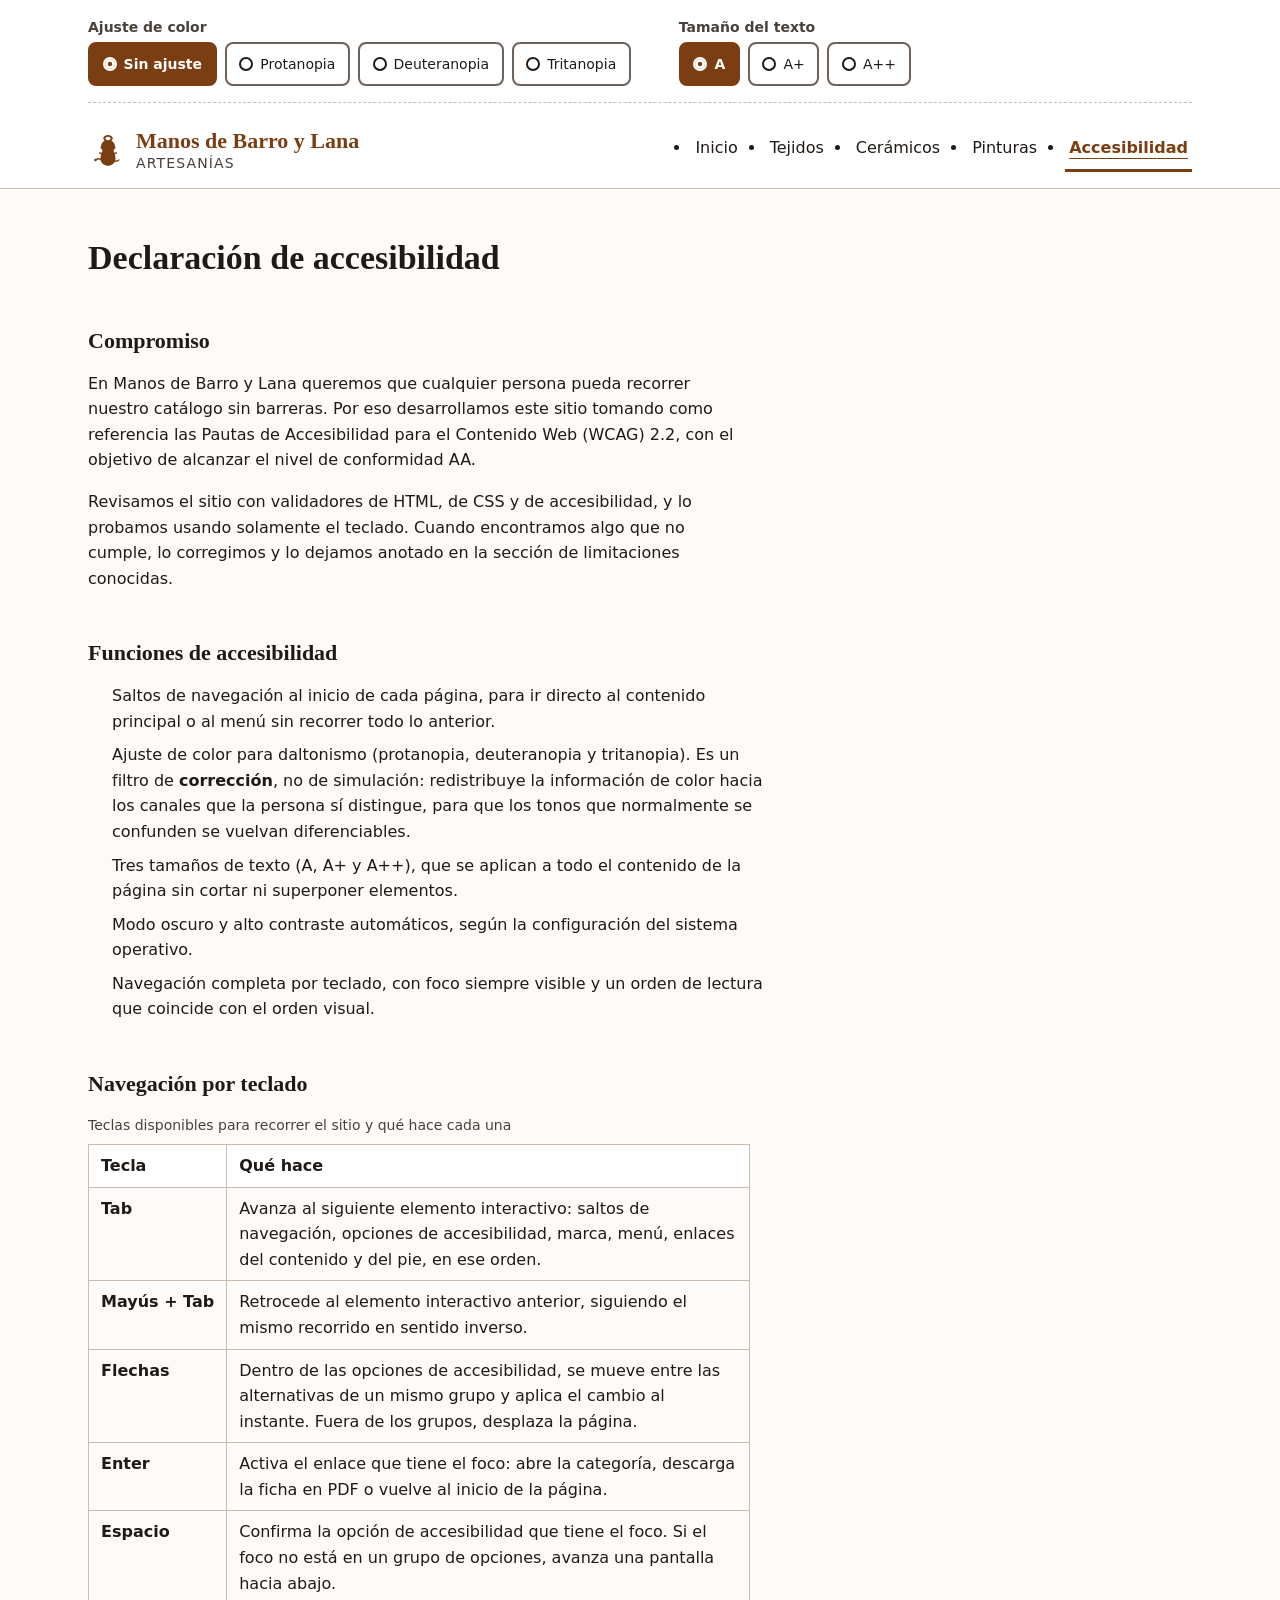
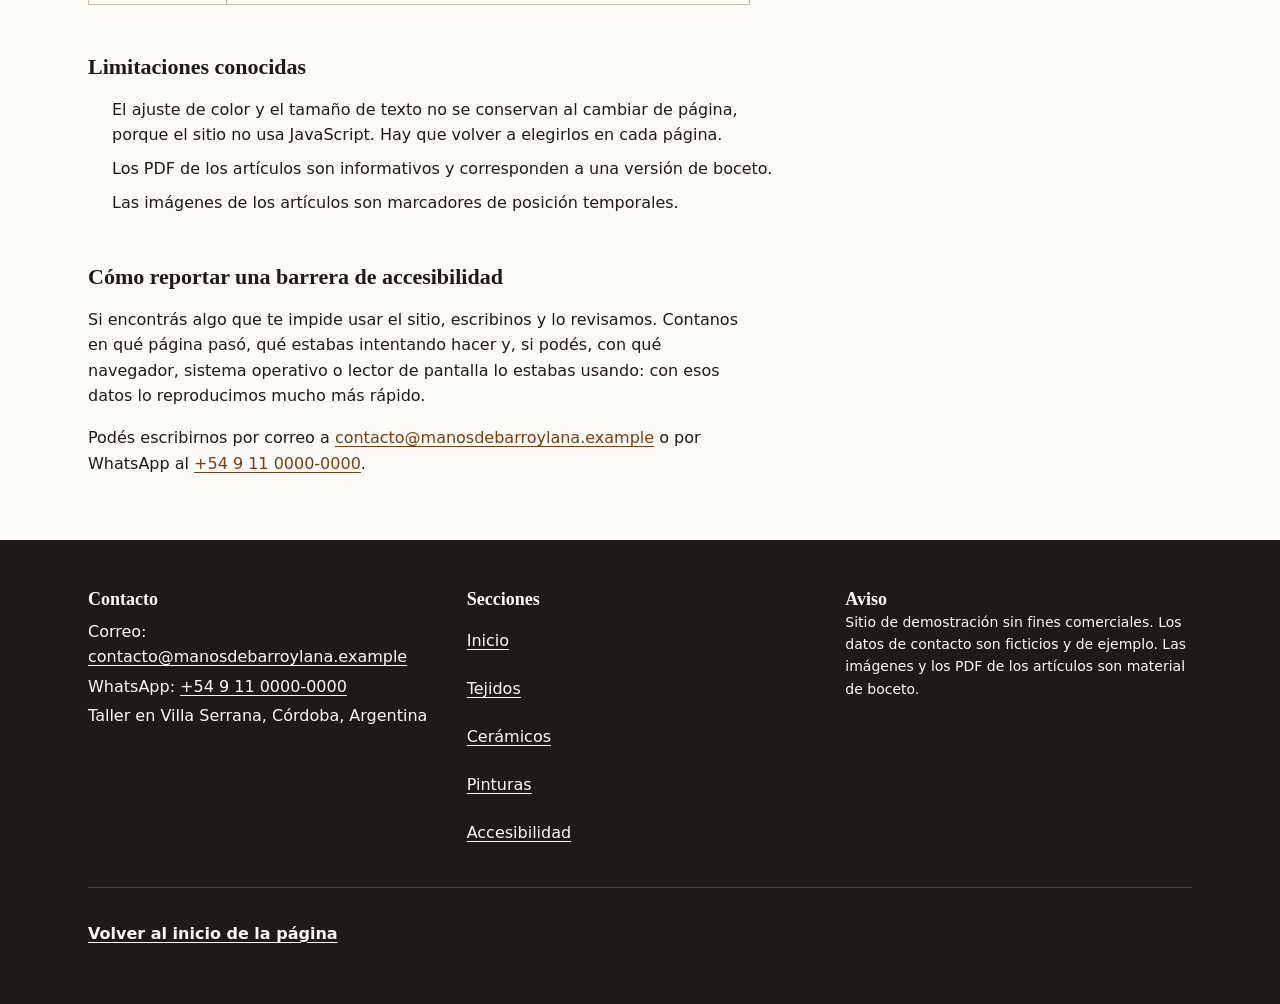
==== IA 1/accesibilidad.html @ 94b3d4c0 "Alta del proyecto" ====
<!DOCTYPE html>
<html lang="es-AR">
<head>
<meta charset="utf-8">
<meta name="viewport" content="width=device-width, initial-scale=1">
<title>Declaración de accesibilidad | Manos de Barro y Lana</title>
<meta name="description" content="Nivel de conformidad WCAG 2.2 AA, funciones de accesibilidad disponibles y limitaciones conocidas.">
<meta name="author" content="Manos de Barro y Lana">
<meta name="color-scheme" content="light dark">
<meta name="theme-color" content="#7A3E12" media="(prefers-color-scheme: light)">
<meta name="theme-color" content="#14110F" media="(prefers-color-scheme: dark)">
<link rel="canonical" href="https://manosdebarroylana.example/accesibilidad.html">
<link rel="icon" href="favicon.svg" type="image/svg+xml">
<link rel="stylesheet" href="estilosIA.css">
<meta property="og:type" content="website">
<meta property="og:locale" content="es_AR">
<meta property="og:site_name" content="Manos de Barro y Lana">
<meta property="og:title" content="Declaración de accesibilidad | Manos de Barro y Lana">
<meta property="og:description" content="Nivel de conformidad WCAG 2.2 AA, funciones de accesibilidad disponibles y limitaciones conocidas.">
<meta property="og:url" content="https://manosdebarroylana.example/accesibilidad.html">
</head>
<body>
<nav class="saltos" aria-label="Saltos de navegación">
<a href="#contenido">Saltar al contenido principal</a>
<a href="#navegacion-principal">Saltar a la navegación principal</a>
</nav>

<svg class="svg-filtros" width="0" height="0" aria-hidden="true" focusable="false">
<defs>
<filter id="filtro-svg-protanopia" color-interpolation-filters="linearRGB">
<feColorMatrix type="matrix"
values="0.567 0.433 0 0 0
        0.558 0.442 0 0 0
        0     0.242 0.758 0 0
        0     0     0     1 0" result="simulado"/>
<feComposite in="SourceGraphic" in2="simulado" operator="arithmetic" k1="0" k2="1" k3="-1" k4="0" result="error"/>
<feColorMatrix in="error" type="matrix"
values="0   0   0   0 0
        0.7 1   0   0 0
        0.7 0   1   0 0
        0   0   0   1 0" result="correccion"/>
<feComposite in="SourceGraphic" in2="correccion" operator="arithmetic" k1="0" k2="1" k3="1" k4="0"/>
</filter>
<filter id="filtro-svg-deuteranopia" color-interpolation-filters="linearRGB">
<feColorMatrix type="matrix"
values="0.625 0.375 0 0 0
        0.700 0.300 0 0 0
        0     0.300 0.700 0 0
        0     0     0     1 0" result="simulado"/>
<feComposite in="SourceGraphic" in2="simulado" operator="arithmetic" k1="0" k2="1" k3="-1" k4="0" result="error"/>
<feColorMatrix in="error" type="matrix"
values="0   0   0   0 0
        0.7 1   0   0 0
        0.7 0   1   0 0
        0   0   0   1 0" result="correccion"/>
<feComposite in="SourceGraphic" in2="correccion" operator="arithmetic" k1="0" k2="1" k3="1" k4="0"/>
</filter>
<filter id="filtro-svg-tritanopia" color-interpolation-filters="linearRGB">
<feColorMatrix type="matrix"
values="0.950 0.050 0 0 0
        0     0.433 0.567 0 0
        0     0.475 0.525 0 0
        0     0     0     1 0" result="simulado"/>
<feComposite in="SourceGraphic" in2="simulado" operator="arithmetic" k1="0" k2="1" k3="-1" k4="0" result="error"/>
<feColorMatrix in="error" type="matrix"
values="1 0 0.7 0 0
        0 1 0.7 0 0
        0 0 0   0 0
        0 0 0   1 0" result="correccion"/>
<feComposite in="SourceGraphic" in2="correccion" operator="arithmetic" k1="0" k2="1" k3="1" k4="0"/>
</filter>
</defs>
</svg>

<input type="radio" name="ajuste-color" id="opcion-color-ninguno" class="conmutador" checked>
<input type="radio" name="ajuste-color" id="opcion-color-protanopia" class="conmutador">
<input type="radio" name="ajuste-color" id="opcion-color-deuteranopia" class="conmutador">
<input type="radio" name="ajuste-color" id="opcion-color-tritanopia" class="conmutador">
<input type="radio" name="escala-texto" id="opcion-texto-normal" class="conmutador" checked>
<input type="radio" name="escala-texto" id="opcion-texto-grande" class="conmutador">
<input type="radio" name="escala-texto" id="opcion-texto-muy-grande" class="conmutador">

<div class="lienzo">
<header class="cabecera" id="arriba" tabindex="-1">
<div class="cabecera__interior contenedor">

<section class="panel-accesibilidad" aria-labelledby="titulo-panel-a11y">
<h2 id="titulo-panel-a11y" class="oculto-visual">Opciones de accesibilidad</h2>

<fieldset class="grupo-opciones">
<legend>Ajuste de color</legend>
<label for="opcion-color-ninguno"><span class="oculto-visual">Ajuste de color: </span>Sin ajuste</label>
<label for="opcion-color-protanopia"><span class="oculto-visual">Ajuste de color para </span>Protanopia</label>
<label for="opcion-color-deuteranopia"><span class="oculto-visual">Ajuste de color para </span>Deuteranopia</label>
<label for="opcion-color-tritanopia"><span class="oculto-visual">Ajuste de color para </span>Tritanopia</label>
</fieldset>

<fieldset class="grupo-opciones">
<legend>Tamaño del texto</legend>
<label for="opcion-texto-normal"><span class="oculto-visual">Tamaño del texto: </span>A</label>
<label for="opcion-texto-grande"><span class="oculto-visual">Tamaño del texto: </span>A+</label>
<label for="opcion-texto-muy-grande"><span class="oculto-visual">Tamaño del texto: </span>A++</label>
</fieldset>
</section>

<a class="marca" href="index.html">
<img src="favicon.svg" alt="" width="40" height="40">
<span class="marca__nombre">Manos de Barro y Lana</span>
<span class="marca__bajada">Artesanías</span>
</a>

<nav id="navegacion-principal" tabindex="-1" aria-label="Principal">
<ul>
<li><a href="index.html">Inicio</a></li>
<li><a href="tejidos.html">Tejidos</a></li>
<li><a href="ceramicos.html">Cerámicos</a></li>
<li><a href="pinturas.html">Pinturas</a></li>
<li><a href="accesibilidad.html" aria-current="page">Accesibilidad</a></li>
</ul>
</nav>
</div>
</header>

<main id="contenido" class="contenedor" tabindex="-1">
<h1>Declaración de accesibilidad</h1>

<section aria-labelledby="h-compromiso">
<h2 id="h-compromiso">Compromiso</h2>
<p class="prosa">En Manos de Barro y Lana queremos que cualquier persona pueda recorrer nuestro catálogo sin barreras. Por eso desarrollamos este sitio tomando como referencia las Pautas de Accesibilidad para el Contenido Web (WCAG) 2.2, con el objetivo de alcanzar el nivel de conformidad AA.</p>
<p class="prosa">Revisamos el sitio con validadores de HTML, de CSS y de accesibilidad, y lo probamos usando solamente el teclado. Cuando encontramos algo que no cumple, lo corregimos y lo dejamos anotado en la sección de limitaciones conocidas.</p>
</section>

<section aria-labelledby="h-funciones">
<h2 id="h-funciones">Funciones de accesibilidad</h2>
<ul class="lista-simple">
<li>Saltos de navegación al inicio de cada página, para ir directo al contenido principal o al menú sin recorrer todo lo anterior.</li>
<li>Ajuste de color para daltonismo (protanopia, deuteranopia y tritanopia). Es un filtro de <strong>corrección</strong>, no de simulación: redistribuye la información de color hacia los canales que la persona sí distingue, para que los tonos que normalmente se confunden se vuelvan diferenciables.</li>
<li>Tres tamaños de texto (A, A+ y A++), que se aplican a todo el contenido de la página sin cortar ni superponer elementos.</li>
<li>Modo oscuro y alto contraste automáticos, según la configuración del sistema operativo.</li>
<li>Navegación completa por teclado, con foco siempre visible y un orden de lectura que coincide con el orden visual.</li>
</ul>
</section>

<section aria-labelledby="h-teclado">
<h2 id="h-teclado">Navegación por teclado</h2>
<table class="tabla-teclado">
<caption>Teclas disponibles para recorrer el sitio y qué hace cada una</caption>
<thead>
<tr>
<th scope="col">Tecla</th>
<th scope="col">Qué hace</th>
</tr>
</thead>
<tbody>
<tr>
<th scope="row">Tab</th>
<td>Avanza al siguiente elemento interactivo: saltos de navegación, opciones de accesibilidad, marca, menú, enlaces del contenido y del pie, en ese orden.</td>
</tr>
<tr>
<th scope="row">Mayús + Tab</th>
<td>Retrocede al elemento interactivo anterior, siguiendo el mismo recorrido en sentido inverso.</td>
</tr>
<tr>
<th scope="row">Flechas</th>
<td>Dentro de las opciones de accesibilidad, se mueve entre las alternativas de un mismo grupo y aplica el cambio al instante. Fuera de los grupos, desplaza la página.</td>
</tr>
<tr>
<th scope="row">Enter</th>
<td>Activa el enlace que tiene el foco: abre la categoría, descarga la ficha en PDF o vuelve al inicio de la página.</td>
</tr>
<tr>
<th scope="row">Espacio</th>
<td>Confirma la opción de accesibilidad que tiene el foco. Si el foco no está en un grupo de opciones, avanza una pantalla hacia abajo.</td>
</tr>
</tbody>
</table>
</section>

<section aria-labelledby="h-limitaciones">
<h2 id="h-limitaciones">Limitaciones conocidas</h2>
<ul class="lista-simple">
<li>El ajuste de color y el tamaño de texto no se conservan al cambiar de página, porque el sitio no usa JavaScript. Hay que volver a elegirlos en cada página.</li>
<li>Los PDF de los artículos son informativos y corresponden a una versión de boceto.</li>
<li>Las imágenes de los artículos son marcadores de posición temporales.</li>
</ul>
</section>

<section aria-labelledby="h-contacto">
<h2 id="h-contacto">Cómo reportar una barrera de accesibilidad</h2>
<p class="prosa">Si encontrás algo que te impide usar el sitio, escribinos y lo revisamos. Contanos en qué página pasó, qué estabas intentando hacer y, si podés, con qué navegador, sistema operativo o lector de pantalla lo estabas usando: con esos datos lo reproducimos mucho más rápido.</p>
<p class="prosa">Podés escribirnos por correo a <a href="mailto:contacto@manosdebarroylana.example">contacto@manosdebarroylana.example</a> o por WhatsApp al <a href="https://wa.me/5491100000000">+54 9 11 0000-0000</a>.</p>
</section>
</main>

<footer class="pie">
<div class="pie__interior contenedor">
<h2 class="oculto-visual">Información del sitio</h2>

<section aria-labelledby="h-pie-contacto">
<h3 id="h-pie-contacto">Contacto</h3>
<ul class="pie__datos">
<li>Correo: <a href="mailto:contacto@manosdebarroylana.example">contacto@manosdebarroylana.example</a></li>
<li>WhatsApp: <a href="https://wa.me/5491100000000">+54 9 11 0000-0000</a></li>
<li>Taller en Villa Serrana, Córdoba, Argentina</li>
</ul>
</section>

<nav aria-labelledby="h-pie-secciones">
<h3 id="h-pie-secciones">Secciones</h3>
<ul class="pie__enlaces">
<li><a href="index.html">Inicio</a></li>
<li><a href="tejidos.html">Tejidos</a></li>
<li><a href="ceramicos.html">Cerámicos</a></li>
<li><a href="pinturas.html">Pinturas</a></li>
<li><a href="accesibilidad.html">Accesibilidad</a></li>
</ul>
</nav>

<section aria-labelledby="h-pie-legal">
<h3 id="h-pie-legal">Aviso</h3>
<p class="pie__legal">Sitio de demostración sin fines comerciales. Los datos de contacto son ficticios y de ejemplo. Las imágenes y los PDF de los artículos son material de boceto.</p>
</section>

<p class="pie__cierre"><a href="#arriba" class="pie__arriba">Volver al inicio de la página</a></p>
</div>
</footer>
</div>
</body>
</html>
---- IA 1/estilosIA.css ----
@charset "UTF-8";

/* =========================================================================
   00. DOCUMENTACIÓN
   -------------------------------------------------------------------------
   Proyecto : Manos de Barro y Lana — sitio estático de artesanías
   Archivo  : estilosIA.css (hoja de estilos ÚNICA del sitio)
   Autoría  : Manos de Barro y Lana

   Convenciones
   - Nomenclatura BEM en español: bloque, bloque__elemento, bloque--variante.
   - Mobile-first: la base es la vista angosta; los @media SOLO agregan.
   - Breakpoints en `em` (30em / 48em / 64em) para que acompañen el zoom
     y el tamaño de fuente elegido por la persona usuaria.
   - Raíz al 100% (`html { font-size: 100% }`): nunca px en la raíz.
   - Sin JavaScript: las funciones de accesibilidad se resuelven con el
     patrón de radios + selector hermano general (`~`).
   - Sin anidamiento nativo, sin @layer, sin container queries, sin :has(),
     para mantener validez en los validadores W3C.
   - Sin position: fixed ni sticky: el `filter` aplicado a `.lienzo` crea un
     contexto de contención que rompería el posicionamiento de descendientes.
   - Foco declarado con :focus (no :focus-visible) para máxima visibilidad.
   ========================================================================= */


/* === 01. TOKENS === */

:root {
  /* Color */
  --color-fondo: #FDFBF7;
  --color-superficie: #FFFFFF;
  --color-texto: #1F1A16;
  --color-texto-suave: #4A403A;
  --color-primario: #7A3E12;
  --color-primario-contraste: #FFFFFF;
  --color-acento: #14594C;
  --color-borde: #C9BBAE;
  --color-borde-interactivo: #6E6158;
  --color-foco: #1F1A16;
  --color-foco-halo: #FFD24A;
  --color-pie-fondo: #1F1A16;
  --color-pie-texto: #FDFBF7;

  /* Tipografía */
  --fuente-base: system-ui, -apple-system, "Segoe UI", Roboto, "Helvetica Neue", Arial, sans-serif;
  --fuente-titulos: Georgia, "Times New Roman", "Noto Serif", serif;
  --escala-texto: 1;
  --paso--1: 0.875em;
  --paso-0: 1em;
  --paso-1: 1.125em;
  --paso-2: 1.375em;
  --paso-3: 1.75em;
  --paso-4: 2.125em;
  --interlineado: 1.6;
  --interlineado-titulos: 1.25;
  --medida: 65ch;

  /* Espaciado y formas */
  --espacio-3xs: 0.25rem;
  --espacio-2xs: 0.5rem;
  --espacio-xs: 0.75rem;
  --espacio-s: 1rem;
  --espacio-m: 1.5rem;
  --espacio-l: 2rem;
  --espacio-xl: 3rem;
  --espacio-2xl: 4rem;
  --radio-s: 0.25rem;
  --radio-m: 0.5rem;
  --sombra-suave: 0 1px 2px rgba(31, 26, 22, .08), 0 4px 12px rgba(31, 26, 22, .06);
  --ancho-contenedor: 72rem;
  --objetivo-tactil: 2.75rem;
}


/* === 02. TEMA OSCURO === */

@media (prefers-color-scheme: dark) {
  :root {
    --color-fondo: #14110F;
    --color-superficie: #1E1A17;
    --color-texto: #F5EFE8;
    --color-texto-suave: #C9BBAE;
    --color-primario: #E8A87C;
    --color-primario-contraste: #14110F;
    --color-acento: #7FD1BE;
    --color-borde: #4A403A;
    --color-borde-interactivo: #8A7C72;
    --color-foco: #FDFBF7;
    --color-foco-halo: #C98A00;
    --color-pie-fondo: #1E1A17;
    --color-pie-texto: #F5EFE8;
    --sombra-suave: 0 1px 2px rgba(0, 0, 0, .5), 0 4px 12px rgba(0, 0, 0, .35);
  }
}


/* === 03. ALTO CONTRASTE === */

@media (prefers-contrast: more) {
  :root {
    --color-fondo: #FFFFFF;
    --color-superficie: #FFFFFF;
    --color-texto: #000000;
    --color-texto-suave: #000000;
    --color-borde: #000000;
    --sombra-suave: none;
  }

  .tarjeta-articulo,
  .tarjeta-categoria,
  .grupo-opciones label,
  .enlace-info {
    border-width: 2px;
  }

  p a,
  li a,
  td a,
  dd a {
    text-decoration: underline;
  }
}

@media (prefers-color-scheme: dark) and (prefers-contrast: more) {
  :root {
    --color-fondo: #000000;
    --color-superficie: #000000;
    --color-texto: #FFFFFF;
    --color-texto-suave: #FFFFFF;
    --color-borde: #FFFFFF;
    --color-primario: #FFD24A;
    --color-primario-contraste: #000000;
    --color-pie-fondo: #000000;
    --color-pie-texto: #FFFFFF;
  }
}


/* === 04. RESET MÍNIMO === */

*,
*::before,
*::after {
  box-sizing: border-box;
}

html {
  font-size: 100%;
  -webkit-text-size-adjust: 100%;
}

body,
h1,
h2,
h3,
h4,
p,
ul,
ol,
li,
figure,
fieldset,
legend,
table,
caption {
  margin: 0;
  padding: 0;
}

ul[class],
ol[class] {
  list-style: none;
}

img,
svg {
  display: block;
  max-width: 100%;
  height: auto;
}

input,
button,
label,
select,
textarea {
  font: inherit;
}

fieldset {
  border: 0;
  min-width: 0;
}

table {
  border-collapse: collapse;
}

body {
  min-height: 100vh;
  overflow-wrap: break-word;
}

:target {
  scroll-margin-top: var(--espacio-l);
}


/* === 05. BASE Y TIPOGRAFÍA === */

body {
  font-family: var(--fuente-base);
  background-color: var(--color-fondo);
  color: var(--color-texto);
}

.lienzo {
  font-size: calc(1rem * var(--escala-texto));
  line-height: var(--interlineado);
}

h1,
h2,
h3,
h4 {
  font-family: var(--fuente-titulos);
  line-height: var(--interlineado-titulos);
  color: var(--color-texto);
}

h1 {
  font-size: var(--paso-3);
}

h2 {
  font-size: var(--paso-2);
}

h3 {
  font-size: var(--paso-1);
}

h4 {
  font-size: var(--paso-0);
}

a {
  color: var(--color-primario);
  text-decoration: underline;
  text-underline-offset: .2em;
}

a:hover {
  color: var(--color-acento);
}

strong {
  font-weight: 700;
}

abbr[title] {
  text-decoration: underline dotted;
}

caption {
  text-align: start;
  color: var(--color-texto-suave);
  font-size: var(--paso--1);
  padding-block-end: var(--espacio-2xs);
}

th,
td {
  border: 1px solid var(--color-borde);
  padding: var(--espacio-2xs) var(--espacio-xs);
  text-align: start;
  vertical-align: top;
}

thead th {
  background-color: var(--color-superficie);
}


/* === 06. UTILIDADES === */

.oculto-visual {
  position: absolute;
  width: 1px;
  height: 1px;
  padding: 0;
  margin: 0;
  border: 0;
  clip-path: inset(50%);
  overflow: hidden;
  white-space: nowrap;
}

.contenedor {
  width: min(var(--ancho-contenedor), 100%);
  margin-inline: auto;
  padding-inline: var(--espacio-m);
}

.prosa {
  max-width: var(--medida);
}


/* === 07. ACCESIBILIDAD === */

/* Saltos de navegación */
.saltos a {
  position: absolute;
  inset-block-start: -100%;
  inset-inline-start: var(--espacio-s);
  background-color: var(--color-foco-halo);
  color: #1F1A16;
  padding: .75em 1em;
  border-radius: var(--radio-s);
  font-weight: 700;
  z-index: 100;
}

.saltos a:focus {
  inset-block-start: var(--espacio-s);
  outline: 3px solid #1F1A16;
  outline-offset: 2px;
}

/* Foco visible global — sin excepciones */
:focus {
  outline: 3px solid var(--color-foco);
  outline-offset: 3px;
  box-shadow: 0 0 0 6px var(--color-foco-halo);
}

/* Los destinos de los saltos reciben foco por programa: no deben mostrar
   el halo completo, pero sí una marca visible de dónde quedó la lectura. */
main:focus,
.cabecera:focus {
  outline: 3px dashed var(--color-primario);
  outline-offset: 0;
  box-shadow: none;
}

/* Radios de control: ocultos a la vista, presentes para teclado y lector */
.conmutador {
  position: absolute;
  width: 1px;
  height: 1px;
  clip-path: inset(50%);
  overflow: hidden;
}

/* Contenedor de los filtros SVG: no debe ocupar espacio */
.svg-filtros {
  position: absolute;
  width: 0;
  height: 0;
  overflow: hidden;
}

/* Activación del ajuste de color (corrección, no simulación) */
#opcion-color-protanopia:checked ~ .lienzo {
  filter: url("#filtro-svg-protanopia");
}

#opcion-color-deuteranopia:checked ~ .lienzo {
  filter: url("#filtro-svg-deuteranopia");
}

#opcion-color-tritanopia:checked ~ .lienzo {
  filter: url("#filtro-svg-tritanopia");
}

/* Escala de texto */
#opcion-texto-grande:checked ~ .lienzo {
  --escala-texto: 1.15;
}

#opcion-texto-muy-grande:checked ~ .lienzo {
  --escala-texto: 1.30;
}

/* Chips de opciones */
.grupo-opciones {
  display: flex;
  flex-wrap: wrap;
  align-items: center;
  gap: var(--espacio-2xs);
  border: 0;
  padding: 0;
  margin: 0;
}

.grupo-opciones legend {
  width: 100%;
  padding: 0;
  margin-block-end: var(--espacio-3xs);
  font-size: var(--paso--1);
  font-weight: 700;
  color: var(--color-texto-suave);
}

.grupo-opciones label {
  display: inline-flex;
  align-items: center;
  gap: .5em;
  min-height: var(--objetivo-tactil);
  padding: .5em .9em;
  border: 2px solid var(--color-borde-interactivo);
  border-radius: var(--radio-m);
  background-color: var(--color-superficie);
  color: var(--color-texto);
  cursor: pointer;
  font-size: var(--paso--1);
  transition: background-color 150ms ease, color 150ms ease, border-color 150ms ease;
}

.grupo-opciones label:hover {
  border-color: var(--color-primario);
  background-color: var(--color-fondo);
}

/* Indicador de forma: nunca se informa el estado solo por color */
.grupo-opciones label::before {
  content: "";
  inline-size: 1em;
  block-size: 1em;
  border: 2px solid currentColor;
  border-radius: 50%;
  flex: none;
}

/* Estado marcado de los chips */
#opcion-color-ninguno:checked ~ .lienzo label[for="opcion-color-ninguno"],
#opcion-color-protanopia:checked ~ .lienzo label[for="opcion-color-protanopia"],
#opcion-color-deuteranopia:checked ~ .lienzo label[for="opcion-color-deuteranopia"],
#opcion-color-tritanopia:checked ~ .lienzo label[for="opcion-color-tritanopia"],
#opcion-texto-normal:checked ~ .lienzo label[for="opcion-texto-normal"],
#opcion-texto-grande:checked ~ .lienzo label[for="opcion-texto-grande"],
#opcion-texto-muy-grande:checked ~ .lienzo label[for="opcion-texto-muy-grande"] {
  background-color: var(--color-primario);
  color: var(--color-primario-contraste);
  border-color: var(--color-primario);
  font-weight: 700;
}

#opcion-color-ninguno:checked ~ .lienzo label[for="opcion-color-ninguno"]::before,
#opcion-color-protanopia:checked ~ .lienzo label[for="opcion-color-protanopia"]::before,
#opcion-color-deuteranopia:checked ~ .lienzo label[for="opcion-color-deuteranopia"]::before,
#opcion-color-tritanopia:checked ~ .lienzo label[for="opcion-color-tritanopia"]::before,
#opcion-texto-normal:checked ~ .lienzo label[for="opcion-texto-normal"]::before,
#opcion-texto-grande:checked ~ .lienzo label[for="opcion-texto-grande"]::before,
#opcion-texto-muy-grande:checked ~ .lienzo label[for="opcion-texto-muy-grande"]::before {
  box-shadow: inset 0 0 0 .2em currentColor;
}

/* El foco del radio se muestra sobre su etiqueta visible */
#opcion-color-ninguno:focus ~ .lienzo label[for="opcion-color-ninguno"],
#opcion-color-protanopia:focus ~ .lienzo label[for="opcion-color-protanopia"],
#opcion-color-deuteranopia:focus ~ .lienzo label[for="opcion-color-deuteranopia"],
#opcion-color-tritanopia:focus ~ .lienzo label[for="opcion-color-tritanopia"],
#opcion-texto-normal:focus ~ .lienzo label[for="opcion-texto-normal"],
#opcion-texto-grande:focus ~ .lienzo label[for="opcion-texto-grande"],
#opcion-texto-muy-grande:focus ~ .lienzo label[for="opcion-texto-muy-grande"] {
  outline: 3px solid var(--color-foco);
  outline-offset: 3px;
  box-shadow: 0 0 0 6px var(--color-foco-halo);
}


/* === 08. LAYOUT === */

.lienzo {
  display: flex;
  flex-direction: column;
  min-height: 100vh;
  background-color: var(--color-fondo);
}

main {
  flex: 1;
  padding-block: var(--espacio-l) var(--espacio-2xl);
}

main > * + * {
  margin-block-start: var(--espacio-xl);
}

main section > * + *,
main aside > * + * {
  margin-block-start: var(--espacio-s);
}

.rejilla-categorias,
.rejilla-articulos {
  display: grid;
  gap: var(--espacio-m);
  grid-template-columns: repeat(auto-fit, minmax(min(100%, 18rem), 1fr));
}


/* === 09. CABECERA === */

.cabecera {
  background-color: var(--color-superficie);
  border-block-end: 1px solid var(--color-borde);
}

.cabecera:focus {
  outline-offset: -3px;
}

.cabecera__interior {
  display: flex;
  flex-wrap: wrap;
  align-items: center;
  gap: var(--espacio-s);
  padding-block: var(--espacio-s);
}

.panel-accesibilidad {
  flex-basis: 100%;
  display: flex;
  flex-wrap: wrap;
  gap: var(--espacio-s) var(--espacio-l);
  padding-block-end: var(--espacio-s);
  border-block-end: 1px dashed var(--color-borde);
}

/* Marca */
.marca {
  display: grid;
  grid-template-columns: auto 1fr;
  align-items: center;
  column-gap: var(--espacio-2xs);
  text-decoration: none;
  color: inherit;
}

.marca img {
  grid-row: 1 / 3;
}

.marca__nombre {
  font-family: var(--fuente-titulos);
  font-size: var(--paso-2);
  font-weight: 700;
  line-height: var(--interlineado-titulos);
  color: var(--color-primario);
}

.marca__bajada {
  font-size: var(--paso--1);
  line-height: 1.2;
  letter-spacing: .08em;
  text-transform: uppercase;
  color: var(--color-texto-suave);
}

.marca:hover .marca__nombre {
  text-decoration: underline;
  text-underline-offset: .2em;
}

/* Navegación principal */
#navegacion-principal ul {
  display: flex;
  flex-wrap: wrap;
  gap: var(--espacio-2xs) var(--espacio-m);
}

#navegacion-principal a {
  display: inline-flex;
  align-items: center;
  min-height: var(--objetivo-tactil);
  padding-inline: var(--espacio-3xs);
  color: var(--color-texto);
  text-decoration: none;
  border-block-end: 3px solid transparent;
}

#navegacion-principal a:hover {
  color: var(--color-primario);
  text-decoration: underline;
  text-underline-offset: .3em;
}

/* Página actual: negrita + subrayado + borde. Nunca solo color. */
#navegacion-principal a[aria-current="page"] {
  color: var(--color-primario);
  font-weight: 700;
  text-decoration: underline;
  text-underline-offset: .3em;
  border-block-end-color: var(--color-primario);
}


/* === 10. MAIN === */

main > h1 {
  max-width: var(--medida);
}

.intro {
  max-width: var(--medida);
  font-size: var(--paso-1);
  color: var(--color-texto-suave);
}

main p,
main li {
  max-width: var(--medida);
}

.pasos {
  display: flex;
  flex-direction: column;
  gap: var(--espacio-s);
  padding-inline-start: var(--espacio-m);
  list-style: decimal;
}

.lista-simple {
  display: flex;
  flex-direction: column;
  gap: var(--espacio-2xs);
  padding-inline-start: var(--espacio-m);
  list-style: disc;
}

/* Migas de pan */
.migas {
  display: flex;
  flex-wrap: wrap;
  gap: .5em;
  font-size: var(--paso--1);
  color: var(--color-texto-suave);
}

.migas li:not(:last-child)::after {
  content: "/";
  margin-inline-start: .5em;
  color: var(--color-borde);
}

.migas [aria-current="page"] {
  font-weight: 700;
  color: var(--color-texto);
}

/* Tabla de teclado */
.tabla-teclado {
  width: 100%;
  max-width: var(--medida);
}

.tabla-teclado tbody th {
  white-space: nowrap;
  font-family: var(--fuente-base);
}


/* === 11. TARJETAS === */

.tarjeta-articulo,
.tarjeta-categoria {
  display: flex;
  flex-direction: column;
  gap: var(--espacio-s);
  height: 100%;
  background-color: var(--color-superficie);
  border: 1px solid var(--color-borde);
  border-radius: var(--radio-m);
  padding: var(--espacio-m);
  box-shadow: var(--sombra-suave);
}

.tarjeta-articulo__imagen {
  width: 100%;
  height: auto;
  aspect-ratio: 1 / 1;
  object-fit: cover;
  border-radius: var(--radio-s);
  background-color: var(--color-fondo);
}

.tarjeta-articulo__descripcion {
  color: var(--color-texto-suave);
}

.tarjeta-articulo__acciones {
  margin-block-start: auto;
}

.tarjeta-categoria p {
  color: var(--color-texto-suave);
}

.tarjeta-categoria__cantidad {
  font-size: var(--paso--1);
  font-weight: 700;
  color: var(--color-acento);
}

.tarjeta-categoria h3 a {
  text-underline-offset: .25em;
}


/* === 12. ENLACE +INFO === */

.enlace-info {
  display: inline-flex;
  align-items: center;
  gap: .5em;
  min-height: var(--objetivo-tactil);
  padding: .6em 1.2em;
  background-color: var(--color-primario);
  color: var(--color-primario-contraste);
  border: 2px solid var(--color-primario);
  border-radius: var(--radio-m);
  text-decoration: none;
  font-weight: 600;
  transition: background-color 150ms ease, color 150ms ease, border-color 150ms ease;
}

.enlace-info:hover,
.enlace-info:focus {
  background-color: var(--color-acento);
  border-color: var(--color-acento);
  color: var(--color-primario-contraste);
}

.enlace-info__meta {
  font-size: .9em;
  font-weight: 400;
}


/* === 13. ASIDE CONSEJOS === */

.consejos {
  background-color: var(--color-superficie);
  border-left: 4px solid var(--color-acento);
  border-radius: var(--radio-s);
  padding: var(--espacio-m);
}

.consejos h2 {
  font-size: var(--paso-1);
  color: var(--color-acento);
}


/* === 14. PIE === */

.pie {
  background-color: var(--color-pie-fondo);
  color: var(--color-pie-texto);
  padding-block: var(--espacio-xl);
}

.pie__interior {
  display: grid;
  grid-template-columns: minmax(0, 1fr);
  gap: var(--espacio-l);
}

.pie h3 {
  font-size: var(--paso-1);
  color: var(--color-pie-texto);
}

.pie a {
  color: var(--color-pie-texto);
  text-decoration: underline;
  text-underline-offset: .2em;
}

.pie a:hover {
  color: var(--color-foco-halo);
}

.pie :focus {
  outline-color: var(--color-pie-texto);
}

.pie__datos,
.pie__enlaces {
  display: flex;
  flex-direction: column;
  gap: var(--espacio-2xs);
  margin-block-start: var(--espacio-2xs);
}

.pie__enlaces a {
  display: inline-flex;
  align-items: center;
  min-height: var(--objetivo-tactil);
}

.pie__legal {
  font-size: var(--paso--1);
  max-width: var(--medida);
}

.pie__cierre {
  border-block-start: 1px solid var(--color-texto-suave);
  padding-block-start: var(--espacio-m);
}

.pie__arriba {
  display: inline-flex;
  align-items: center;
  min-height: var(--objetivo-tactil);
  font-weight: 700;
}


/* === 15. ADAPTACIONES === */

@media (min-width: 30em) {
  main {
    padding-block-start: var(--espacio-xl);
  }

  .pie__datos,
  .pie__enlaces {
    gap: var(--espacio-3xs);
  }
}

@media (min-width: 48em) {
  h1 {
    font-size: var(--paso-4);
  }

  .cabecera__interior {
    gap: var(--espacio-m);
  }

  .panel-accesibilidad {
    gap: var(--espacio-m) var(--espacio-xl);
  }

  #navegacion-principal {
    margin-inline-start: auto;
  }

  #navegacion-principal ul {
    gap: var(--espacio-m);
  }

  .pie__interior {
    grid-template-columns: repeat(2, minmax(0, 1fr));
  }

  .pie__cierre {
    grid-column: 1 / -1;
  }
}

@media (min-width: 64em) {
  main {
    padding-block-end: var(--espacio-2xl);
  }

  .pie__interior {
    grid-template-columns: repeat(3, minmax(0, 1fr));
  }
}


/* === 16. MOVIMIENTO REDUCIDO === */

@media (prefers-reduced-motion: reduce) {
  * {
    transition-duration: .01ms !important;
    animation-duration: .01ms !important;
    animation-iteration-count: 1 !important;
    scroll-behavior: auto !important;
  }
}


/* === 17. IMPRESIÓN === */

@media print {
  .saltos,
  .panel-accesibilidad,
  .pie__arriba,
  .conmutador,
  .svg-filtros {
    display: none;
  }

  body {
    color: #000;
    background: #fff;
  }

  .lienzo {
    display: block;
    min-height: 0;
  }

  /* Se reproducen los selectores del ajuste de color para poder anularlo:
     la impresión nunca debe salir daltonizada. */
  #opcion-color-protanopia:checked ~ .lienzo,
  #opcion-color-deuteranopia:checked ~ .lienzo,
  #opcion-color-tritanopia:checked ~ .lienzo {
    filter: none;
  }

  .cabecera,
  .pie,
  .tarjeta-articulo,
  .tarjeta-categoria,
  .consejos {
    background: #fff;
    color: #000;
    box-shadow: none;
  }

  .pie a,
  .pie h3 {
    color: #000;
  }

  a[href]::after {
    content: " (" attr(href) ")";
    font-size: .85em;
  }

  .rejilla-articulos,
  .rejilla-categorias {
    grid-template-columns: repeat(2, minmax(0, 1fr));
  }
}
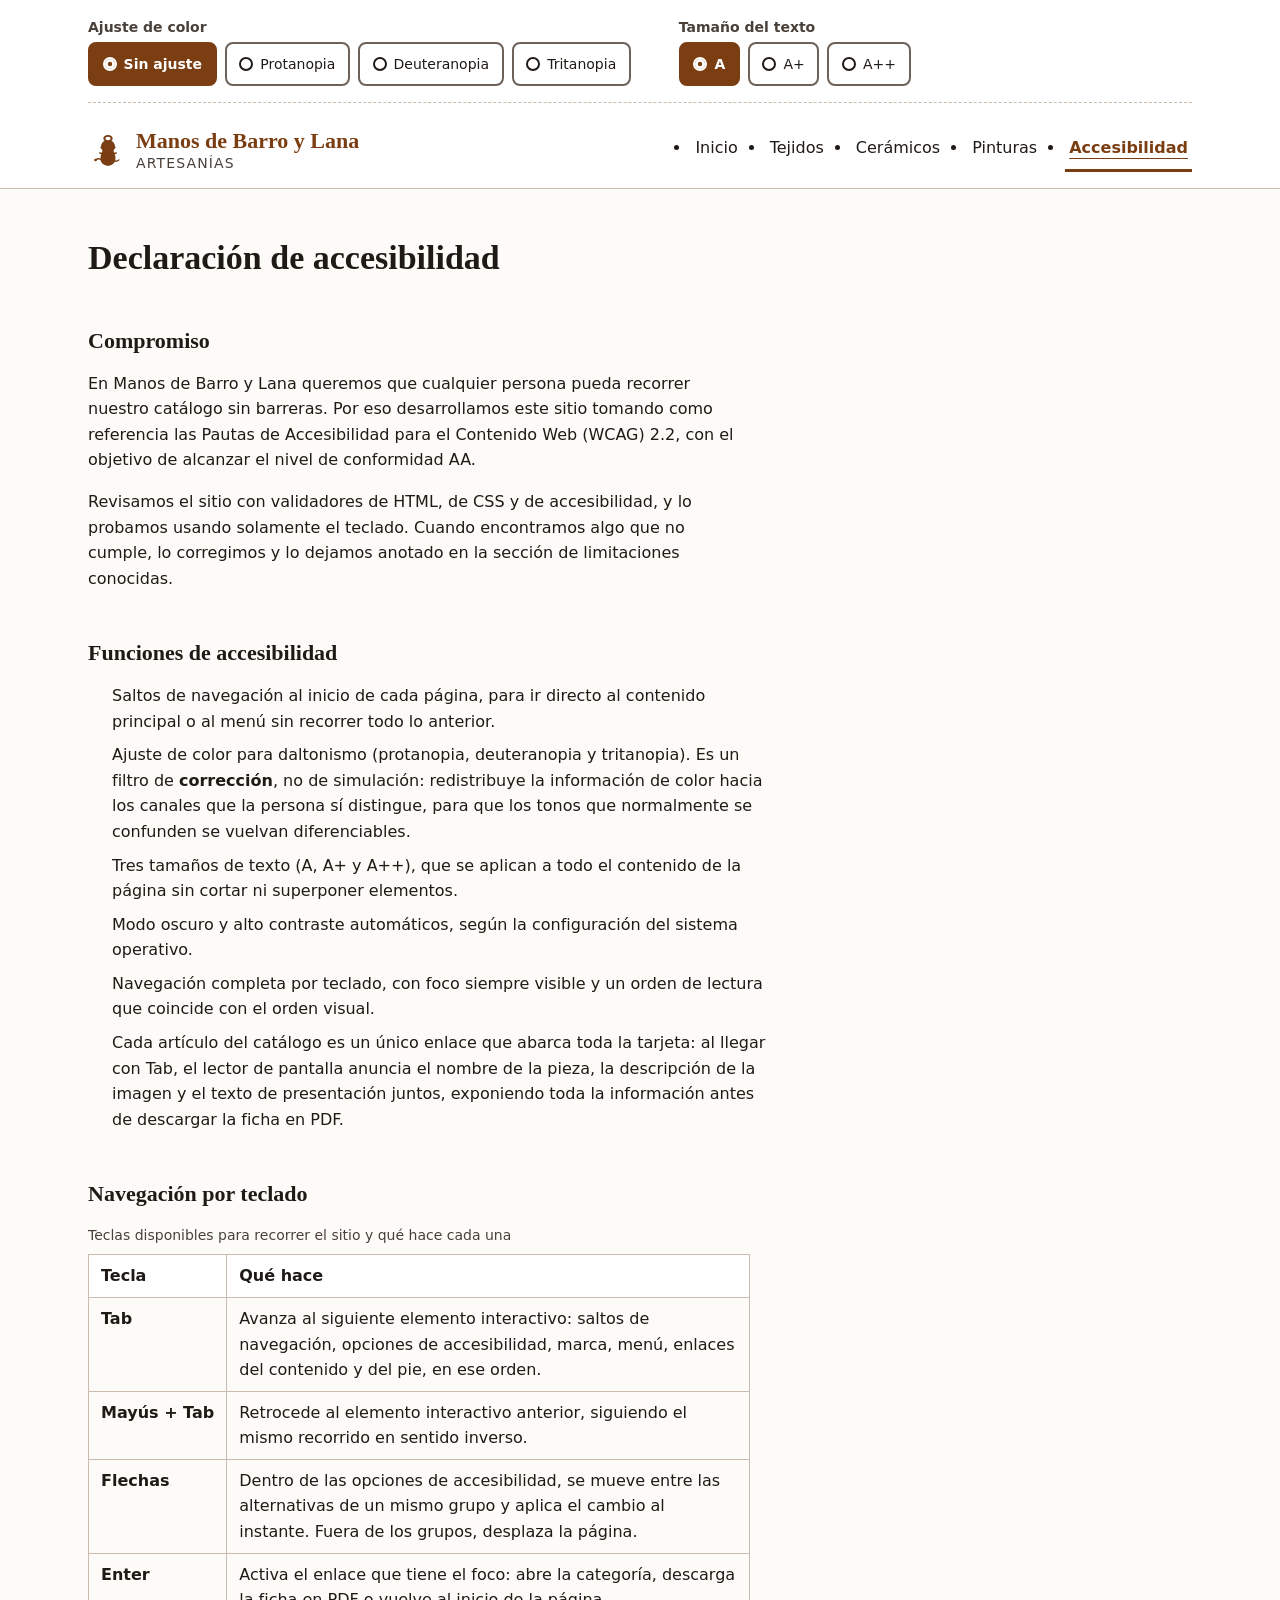
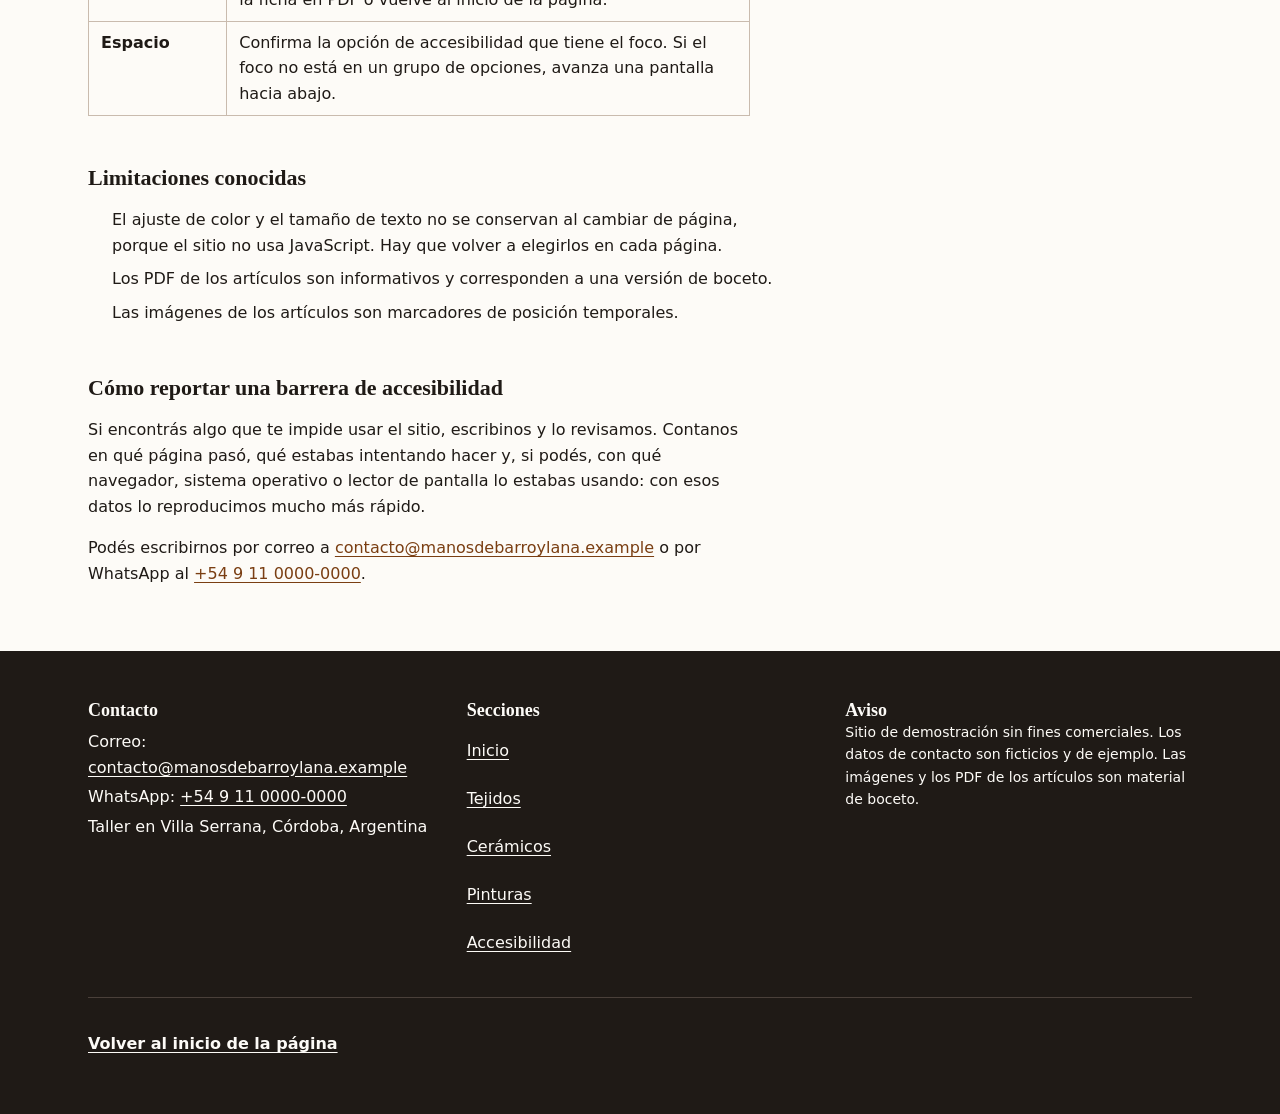
==== commit ed774826: "se corrige tabulacion en imagenes" ====
--- a/IA 1/accesibilidad.html
+++ b/IA 1/accesibilidad.html
@@ -138,6 +138,7 @@
 <li>Tres tamaños de texto (A, A+ y A++), que se aplican a todo el contenido de la página sin cortar ni superponer elementos.</li>
 <li>Modo oscuro y alto contraste automáticos, según la configuración del sistema operativo.</li>
 <li>Navegación completa por teclado, con foco siempre visible y un orden de lectura que coincide con el orden visual.</li>
+<li>Cada artículo del catálogo es un único enlace que abarca toda la tarjeta: al llegar con Tab, el lector de pantalla anuncia el nombre de la pieza, la descripción de la imagen y el texto de presentación juntos, exponiendo toda la información antes de descargar la ficha en PDF.</li>
 </ul>
 </section>
 
--- a/IA 1/estilosIA.css
+++ b/IA 1/estilosIA.css
@@ -678,6 +678,27 @@
   box-shadow: var(--sombra-suave);
 }
 
+/* La tarjeta de artículo es un ÚNICO enlace que abarca título, imagen,
+   descripción y botón: así su nombre accesible incluye todo eso y se
+   anuncia completo al llegar con Tab, sin duplicar texto en el DOM.
+   Se usa doble clase a propósito: `li a` (bloque de alto contraste) y
+   `a:hover` (tipografía base) ganarían por especificidad si no. */
+.tarjeta-articulo .tarjeta-articulo__enlace {
+  display: flex;
+  flex-direction: column;
+  gap: var(--espacio-s);
+  flex: 1 1 auto;
+  color: inherit;
+  text-decoration: none;
+}
+
+/* Señal de interacción no cromática sobre el título (nunca sólo color). */
+.tarjeta-articulo__enlace:hover .tarjeta-articulo__titulo,
+.tarjeta-articulo__enlace:focus .tarjeta-articulo__titulo {
+  text-decoration: underline;
+  text-underline-offset: .2em;
+}
+
 .tarjeta-articulo__imagen {
   width: 100%;
   height: auto;
@@ -727,8 +748,10 @@
   transition: background-color 150ms ease, color 150ms ease, border-color 150ms ease;
 }
 
-.enlace-info:hover,
-.enlace-info:focus {
+/* `.enlace-info` ahora es un <span> decorativo: el estado lo dispara el
+   enlace que envuelve la tarjeta, no el botón en sí. */
+.tarjeta-articulo__enlace:hover .enlace-info,
+.tarjeta-articulo__enlace:focus .enlace-info {
   background-color: var(--color-acento);
   border-color: var(--color-acento);
   color: var(--color-primario-contraste);
